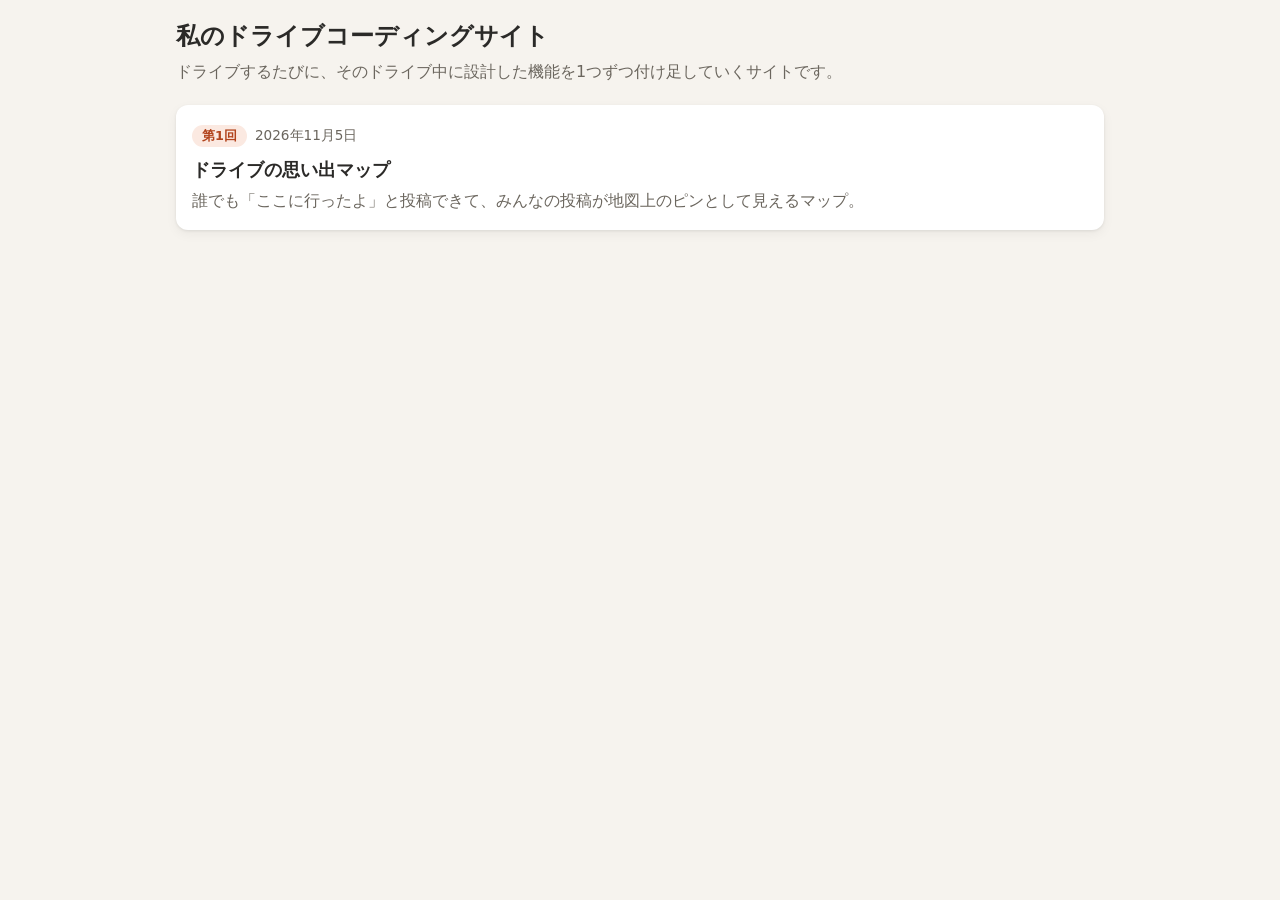
==== index.html @ f5bc4a46 "第1回：ドライブの思い出マップを追加 - トップページ（各回へのリンク一覧）と共通CSSを追加 - drives/01-memory-map/：Leaflet + OpenStreetMap の投稿マ" ====
<!doctype html>
<html lang="ja">
<head>
  <meta charset="utf-8">
  <meta name="viewport" content="width=device-width, initial-scale=1">
  <title>私のドライブコーディングサイト</title>
  <meta name="description" content="ドライブするたびに、そのドライブ中に設計した機能を1つずつ付け足していくサイト。">
  <link rel="stylesheet" href="assets/common.css">
  <style>
    .drive-list {
      max-width: 960px;
      margin: 0 auto;
      padding: 8px 16px 40px;
      list-style: none;
      display: grid;
      gap: 12px;
    }

    .drive-card {
      display: block;
      padding: 16px;
      border-radius: var(--radius);
      background: var(--surface);
      box-shadow: var(--shadow);
      color: inherit;
      text-decoration: none;
    }

    .drive-card:hover {
      outline: 2px solid var(--accent-soft);
    }

    .drive-no {
      display: inline-block;
      padding: 0 10px;
      border-radius: 999px;
      background: var(--accent-soft);
      color: var(--accent-strong);
      font-size: 0.8rem;
      font-weight: 700;
    }

    .drive-date {
      margin-left: 8px;
      color: var(--muted);
      font-size: 0.85rem;
    }

    .drive-title {
      margin: 6px 0 2px;
      font-size: 1.15rem;
    }

    .drive-desc {
      margin: 0;
      color: var(--muted);
    }
  </style>
</head>
<body>
  <header class="page-header">
    <h1>私のドライブコーディングサイト</h1>
    <p class="lead">ドライブするたびに、そのドライブ中に設計した機能を1つずつ付け足していくサイトです。</p>
  </header>

  <!--
    新しい回を追加するとき：
      1. drives/ の中に「02-なにか」のようなフォルダを作って、その回のページを入れる
      2. 下の <li> を1つコピーして一番上に貼り、番号・日付・タイトル・説明・リンク先を書き換える
  -->
  <ol class="drive-list" reversed>
    <li>
      <a class="drive-card" href="drives/01-memory-map/">
        <span class="drive-no">第1回</span><span class="drive-date">2026年11月5日</span>
        <h2 class="drive-title">ドライブの思い出マップ</h2>
        <p class="drive-desc">誰でも「ここに行ったよ」と投稿できて、みんなの投稿が地図上のピンとして見えるマップ。</p>
      </a>
    </li>
  </ol>
</body>
</html>
---- assets/common.css ----
/* サイト全体で共通の見た目 */

:root {
  --bg: #f6f3ee;
  --surface: #ffffff;
  --text: #2b2a28;
  --muted: #6b665e;
  --line: #e2ddd4;
  --accent: #d2562b;
  --accent-strong: #b2441d;
  --accent-soft: #fbe9e1;
  --error: #b42318;
  --radius: 12px;
  --shadow: 0 1px 3px rgba(0, 0, 0, 0.08), 0 4px 12px rgba(0, 0, 0, 0.05);
  color-scheme: light;
}

*,
*::before,
*::after {
  box-sizing: border-box;
}

html {
  -webkit-text-size-adjust: 100%;
}

body {
  margin: 0;
  background: var(--bg);
  color: var(--text);
  font-family: system-ui, -apple-system, "Hiragino Sans", "Hiragino Kaku Gothic ProN", "Noto Sans JP", Meiryo, sans-serif;
  line-height: 1.7;
}

a {
  color: var(--accent-strong);
}

.page-header {
  max-width: 960px;
  margin: 0 auto;
  padding: 20px 16px 12px;
}

.page-header h1 {
  margin: 0;
  font-size: 1.5rem;
  line-height: 1.4;
}

.page-header .lead {
  margin: 4px 0 0;
  color: var(--muted);
}

.back-link {
  display: inline-block;
  margin-bottom: 6px;
  font-size: 0.9rem;
  text-decoration: none;
}

.btn {
  appearance: none;
  display: inline-flex;
  align-items: center;
  justify-content: center;
  gap: 6px;
  min-height: 44px;
  padding: 8px 16px;
  border: 1px solid var(--line);
  border-radius: 999px;
  background: var(--surface);
  color: var(--text);
  font: inherit;
  font-weight: 600;
  cursor: pointer;
}

.btn:hover {
  border-color: var(--muted);
}

.btn:disabled {
  opacity: 0.55;
  cursor: default;
}

.btn-primary {
  border-color: var(--accent);
  background: var(--accent);
  color: #fff;
}

.btn-primary:hover {
  border-color: var(--accent-strong);
  background: var(--accent-strong);
}

.btn-block {
  width: 100%;
}

:focus-visible {
  outline: 3px solid #f0a58a;
  outline-offset: 2px;
}

[hidden] {
  display: none !important;
}
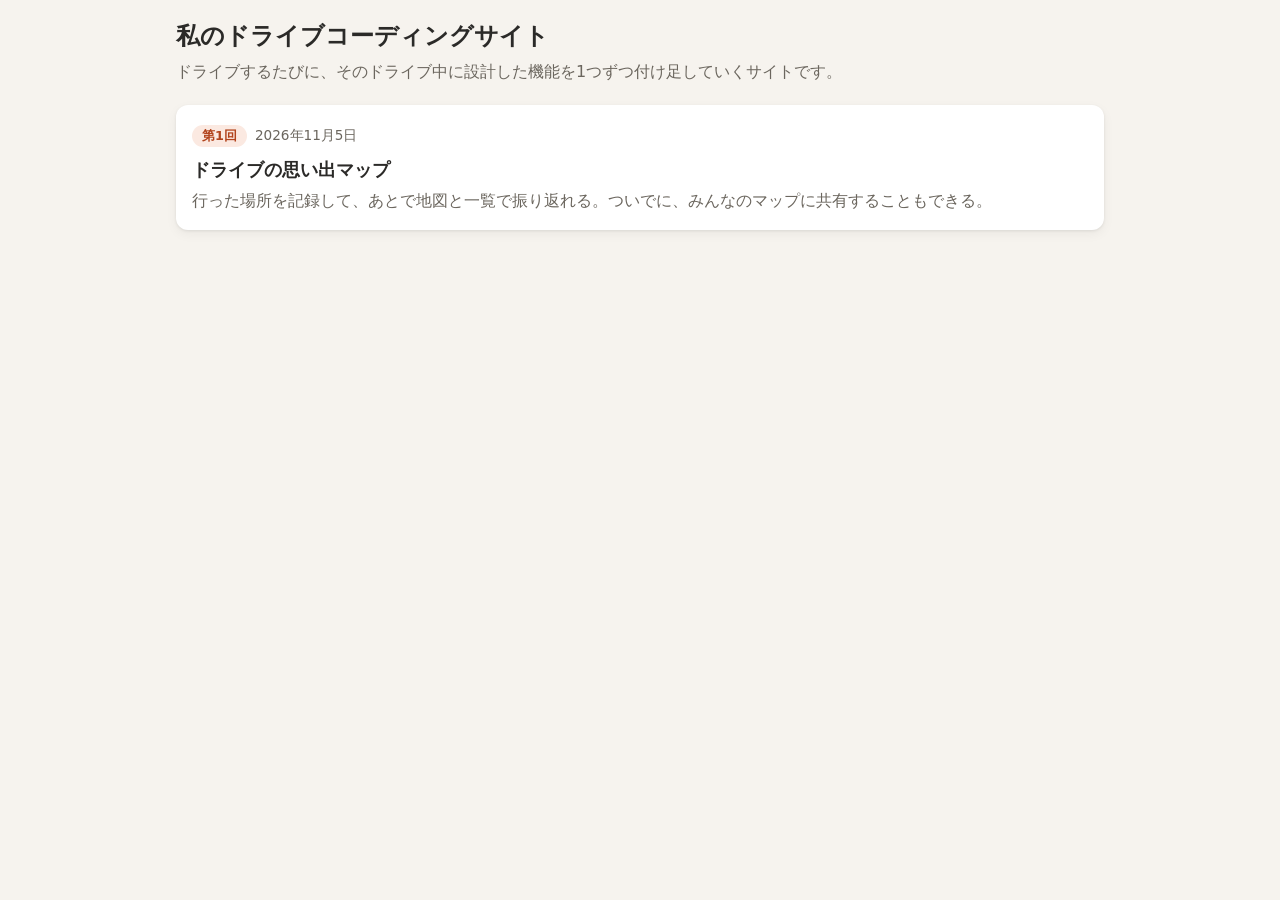
==== commit c43f649d: "思い出マップを「自分の記録」が主役の作りに変更 - 「自分の記録」タブ（最初に開く）と「みんなのマップ」タブに分ける - 自分の記録はブラウザの中（localStorage）に正確な位置のまま保存  " ====
--- a/index.html
+++ b/index.html
@@ -73,7 +73,7 @@
       <a class="drive-card" href="drives/01-memory-map/">
         <span class="drive-no">第1回</span><span class="drive-date">2026年11月5日</span>
         <h2 class="drive-title">ドライブの思い出マップ</h2>
-        <p class="drive-desc">誰でも「ここに行ったよ」と投稿できて、みんなの投稿が地図上のピンとして見えるマップ。</p>
+        <p class="drive-desc">行った場所を記録して、あとで地図と一覧で振り返れる。ついでに、みんなのマップに共有することもできる。</p>
       </a>
     </li>
   </ol>
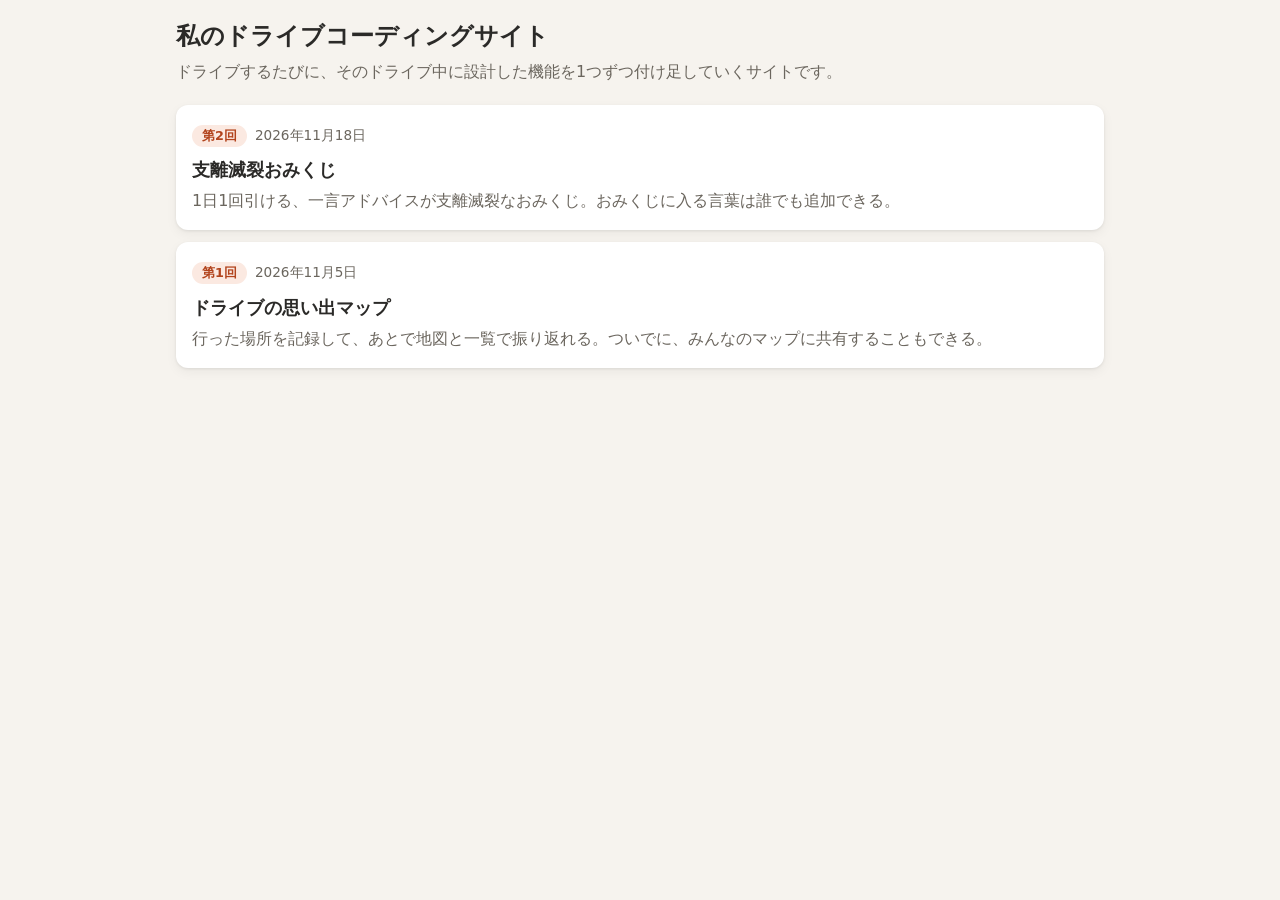
==== commit bac203c2: "第2回：支離滅裂おみくじを追加 Co-Authored-By: Claude Opus 5.5 <noreply@anthropic.com> Claude-Session: https://clau" ====
--- a/index.html
+++ b/index.html
@@ -70,6 +70,13 @@
   -->
   <ol class="drive-list" reversed>
     <li>
+      <a class="drive-card" href="drives/02-omikuji/">
+        <span class="drive-no">第2回</span><span class="drive-date">2026年11月18日</span>
+        <h2 class="drive-title">支離滅裂おみくじ</h2>
+        <p class="drive-desc">1日1回引ける、一言アドバイスが支離滅裂なおみくじ。おみくじに入る言葉は誰でも追加できる。</p>
+      </a>
+    </li>
+    <li>
       <a class="drive-card" href="drives/01-memory-map/">
         <span class="drive-no">第1回</span><span class="drive-date">2026年11月5日</span>
         <h2 class="drive-title">ドライブの思い出マップ</h2>
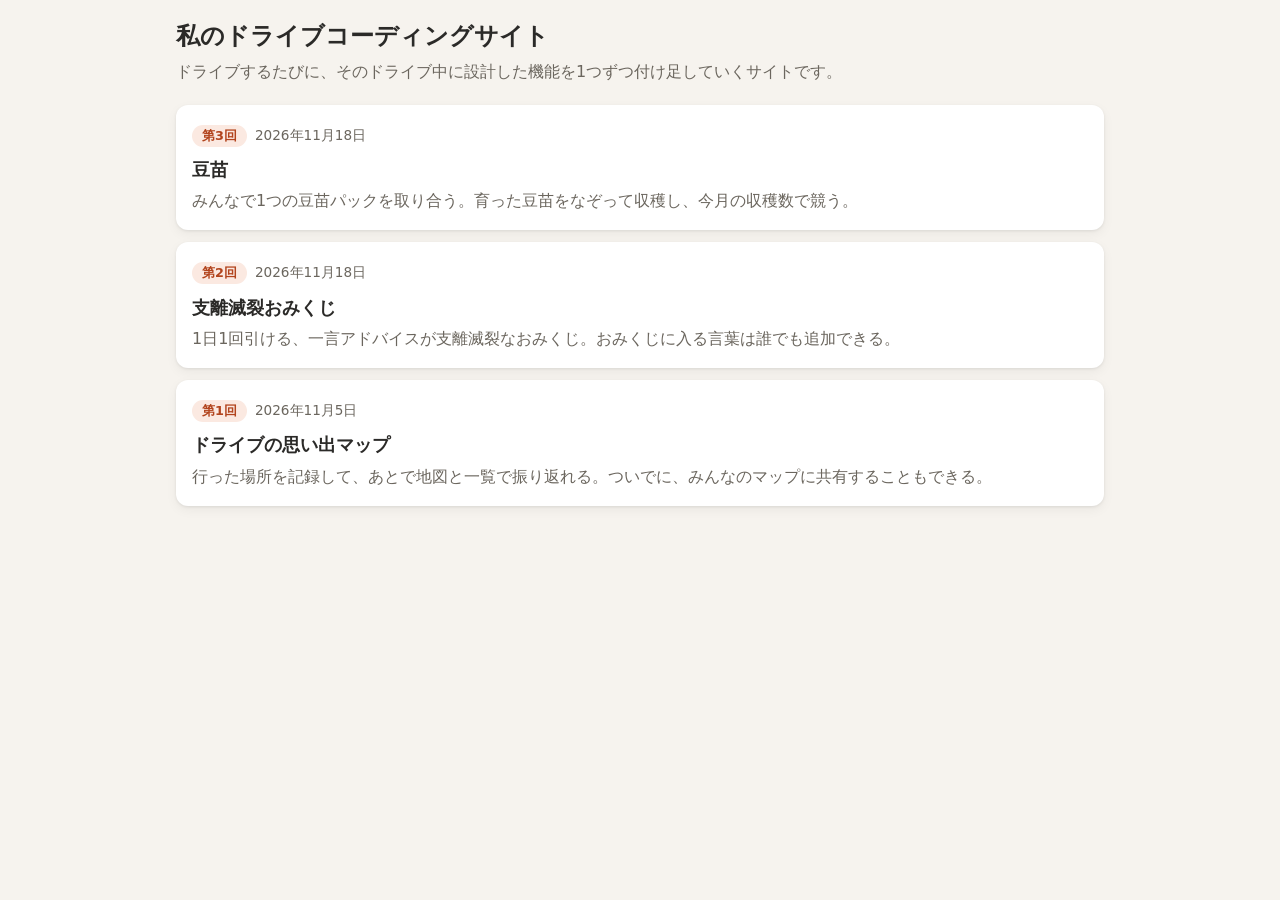
==== commit 981b2a3b: "第3回：豆苗を追加 Co-Authored-By: Claude Opus 5.5 <noreply@anthropic.com> Claude-Session: https://claude.ai/" ====
--- a/index.html
+++ b/index.html
@@ -70,6 +70,13 @@
   -->
   <ol class="drive-list" reversed>
     <li>
+      <a class="drive-card" href="drives/03-toumyou/">
+        <span class="drive-no">第3回</span><span class="drive-date">2026年11月18日</span>
+        <h2 class="drive-title">豆苗</h2>
+        <p class="drive-desc">みんなで1つの豆苗パックを取り合う。育った豆苗をなぞって収穫し、今月の収穫数で競う。</p>
+      </a>
+    </li>
+    <li>
       <a class="drive-card" href="drives/02-omikuji/">
         <span class="drive-no">第2回</span><span class="drive-date">2026年11月18日</span>
         <h2 class="drive-title">支離滅裂おみくじ</h2>
